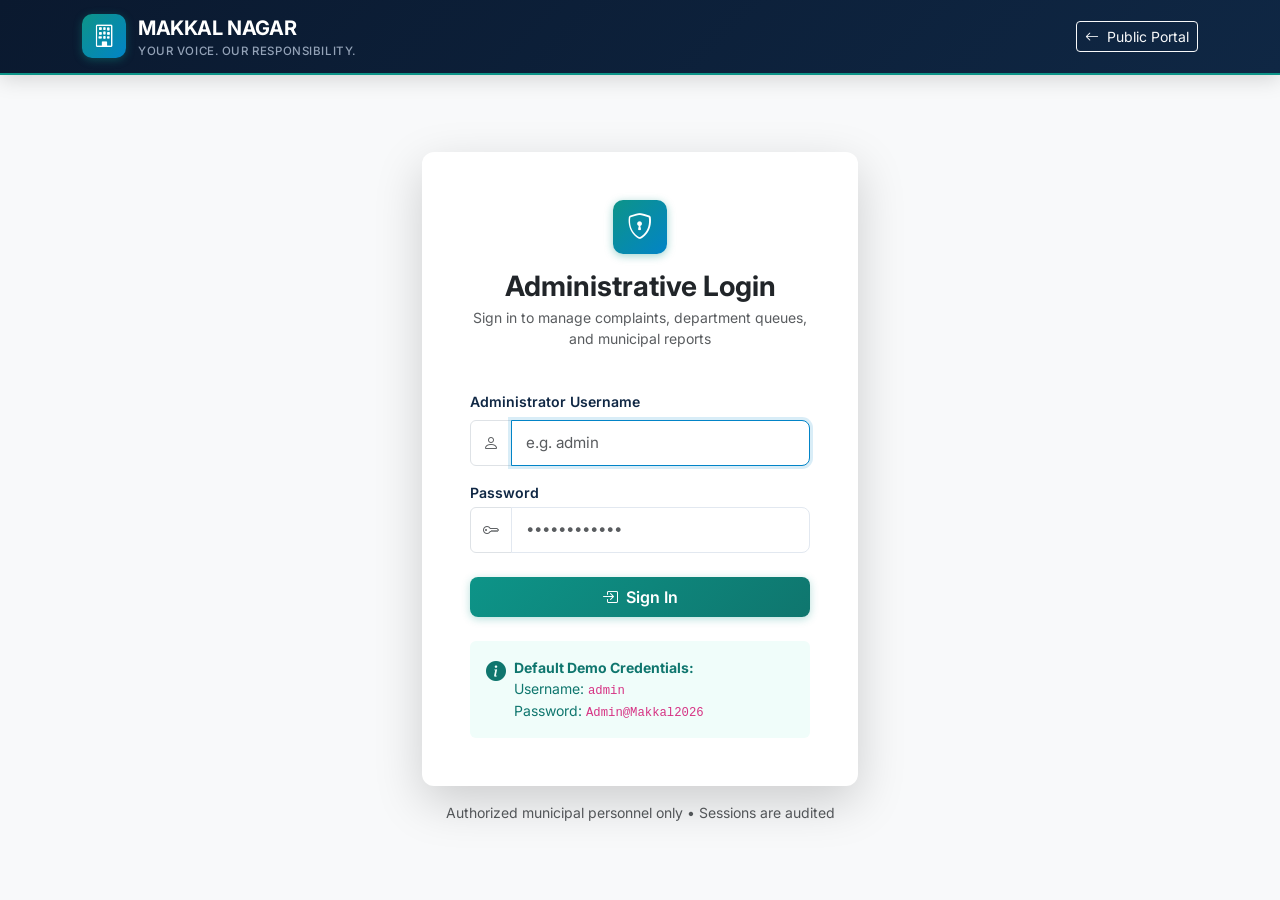
==== frontend/complaint-details.html @ daa077af "Baseline Makkal Nagar Grievance Management System" ====
<!DOCTYPE html>
<html lang="en">
<head>
    <meta charset="UTF-8">
    <meta name="viewport" content="width=device-width, initial-scale=1.0">
    <title>Grievance Details & Actions — Makkal Nagar Municipal Corporation</title>
    <!-- Bootstrap 5 CSS & Icons -->
    <link href="https://cdn.jsdelivr.net/npm/bootstrap@5.3.3/dist/css/bootstrap.min.css" rel="stylesheet">
    <link href="https://cdn.jsdelivr.net/npm/bootstrap-icons@1.11.3/font/bootstrap-icons.min.css" rel="stylesheet">
    <link href="assets/css/style.css" rel="stylesheet">
</head>
<body>

    <!-- Civic Navigation -->
    <nav class="navbar navbar-expand-lg mn-navbar sticky-top">
        <div class="container">
            <a class="mn-brand" href="dashboard.html">
                <div class="mn-brand-logo">
                    <i class="bi bi-building"></i>
                </div>
                <div>
                    <div>MAKKAL NAGAR</div>
                    <span class="mn-brand-tagline">Municipal Administration Portal</span>
                </div>
            </a>
            <button class="navbar-toggler text-white" type="button" data-bs-toggle="collapse" data-bs-target="#mnNav">
                <span class="navbar-toggler-icon"></span>
            </button>
            <div class="collapse navbar-collapse" id="mnNav">
                <ul class="navbar-nav me-auto ms-lg-3 gap-1">
                    <li class="nav-item"><a class="nav-link" href="dashboard.html"><i class="bi bi-speedometer2 me-1"></i> Dashboard</a></li>
                    <li class="nav-item"><a class="nav-link active" href="complaints.html"><i class="bi bi-card-checklist me-1"></i> Complaints</a></li>
                    <li class="nav-item"><a class="nav-link" href="departments.html"><i class="bi bi-diagram-3 me-1"></i> Departments</a></li>
                    <li class="nav-item"><a class="nav-link" href="reports.html"><i class="bi bi-graph-up me-1"></i> Reports</a></li>
                </ul>
                <div class="d-flex align-items-center gap-2" id="navUserContainer"></div>
            </div>
        </div>
    </nav>

    <main class="py-4">
        <div class="container">

            <div class="mb-3">
                <a href="complaints.html" class="text-decoration-none text-muted small"><i class="bi bi-arrow-left me-1"></i> Back to Complaints List</a>
            </div>

            <div id="detailsAlert"></div>

            <div class="row g-4">
                <!-- Left Column: Core Complaint Details & Action Controls -->
                <div class="col-lg-8">
                    <!-- Main Card -->
                    <div class="card p-4 shadow-sm border-0 mb-4">
                        <div class="d-flex flex-wrap justify-content-between align-items-center pb-3 mb-3 border-bottom gap-2">
                            <div>
                                <span class="text-muted small">Municipal Grievance ID</span>
                                <h3 class="fw-bold text-navy mb-0" id="complaintIdTitle">—</h3>
                            </div>
                            <div class="d-flex gap-2 align-items-center">
                                <span id="severityBadge">—</span>
                                <span id="statusBadge">—</span>
                            </div>
                        </div>

                        <!-- Description Box -->
                        <div class="mb-4">
                            <label class="form-label text-muted small mb-1">Issue Description</label>
                            <div class="p-3 bg-light rounded-3 fw-medium" id="descriptionText">—</div>
                        </div>

                        <!-- Metadata Grid -->
                        <div class="row g-3 mb-4">
                            <div class="col-sm-6 col-md-4">
                                <small class="text-muted d-block">Category</small>
                                <span class="fw-bold" id="categoryText">—</span>
                            </div>
                            <div class="col-sm-6 col-md-4">
                                <small class="text-muted d-block">Location Ward</small>
                                <span class="fw-bold" id="locationText">—</span>
                            </div>
                            <div class="col-sm-6 col-md-4">
                                <small class="text-muted d-block">Affected People</small>
                                <span class="fw-bold" id="affectedText">—</span>
                            </div>
                            <div class="col-sm-6 col-md-4">
                                <small class="text-muted d-block">Arrival Order</small>
                                <span class="fw-bold text-primary" id="arrivalOrderText">—</span>
                            </div>
                            <div class="col-sm-6 col-md-4">
                                <small class="text-muted d-block">Assigned Department</small>
                                <span class="fw-bold text-teal" id="departmentText">—</span>
                            </div>
                            <div class="col-sm-6 col-md-4">
                                <small class="text-muted d-block">Registered Date</small>
                                <span class="fw-bold" id="createdAtText">—</span>
                            </div>
                            <div class="col-sm-6 col-md-4">
                                <small class="text-muted d-block">Citizen Name</small>
                                <span class="fw-bold" id="citizenNameText">—</span>
                            </div>
                            <div class="col-sm-6 col-md-4">
                                <small class="text-muted d-block">Citizen Ref / Phone</small>
                                <span class="fw-bold" id="citizenRefText">—</span>
                            </div>
                            <div class="col-sm-6 col-md-4">
                                <small class="text-muted d-block">Open Issue Reference</small>
                                <span class="fw-bold text-warning" id="openIssueRefText">—</span>
                            </div>
                        </div>

                        <!-- Priority Explanation Banner -->
                        <div class="alert alert-info border-0 p-3 mb-0" style="background-color: #f0fdfa; color: #0f766e;">
                            <div class="d-flex align-items-center gap-2">
                                <i class="bi bi-diagram-3-fill fs-5"></i>
                                <div>
                                    <span class="fw-bold">Priority Resolution Rule:</span>
                                    <div class="small" id="priorityExplanation">—</div>
                                </div>
                            </div>
                        </div>

                        <!-- Resolution Box (If Resolved) -->
                        <div id="resolutionBox" class="alert alert-success border-0 p-3 mt-3 d-none">
                            <h6 class="fw-bold mb-1"><i class="bi bi-check-circle-fill me-2"></i>Field Resolution Recorded</h6>
                            <p class="mb-1" id="resolutionNotesText">—</p>
                            <small class="text-muted">Resolved on: <span id="resolvedAtText">—</span></small>
                        </div>
                    </div>

                    <!-- Duplicate Candidates Review Card -->
                    <div class="card p-4 shadow-sm border-0 mb-4">
                        <div class="d-flex justify-content-between align-items-center mb-3">
                            <h5 class="fw-bold mb-0"><i class="bi bi-copy text-danger me-2"></i>Possible Duplicate Issues</h5>
                            <span class="badge bg-light text-muted border" id="duplicateCountBadge">0 found</span>
                        </div>
                        <p class="text-muted small">
                            Flagged automatically if another open complaint shares the same category and location or matching issue reference. Confirming or dismissing requires administrator review.
                        </p>
                        <div id="duplicatesList">
                            <p class="text-muted small mb-0">No duplicate candidates flagged for this issue.</p>
                        </div>
                    </div>

                    <!-- Status History Timeline Card -->
                    <div class="card p-4 shadow-sm border-0">
                        <h5 class="fw-bold mb-3"><i class="bi bi-journal-text text-primary me-2"></i>Audit Status History</h5>
                        <div class="timeline mt-3" id="statusHistoryTimeline"></div>
                    </div>
                </div>

                <!-- Right Column: Administrative Action Controls -->
                <div class="col-lg-4">
                    <div class="card p-4 shadow-sm border-0 sticky-top" style="top: 80px;">
                        <h5 class="fw-bold text-navy mb-3 pb-2 border-bottom">
                            <i class="bi bi-gear-fill text-teal me-2"></i>Administrative Actions
                        </h5>

                        <!-- Action: Start Field Work -->
                        <div class="mb-3" id="actionStartWorkContainer">
                            <label class="form-label small text-muted">Proceed Workflow</label>
                            <button class="btn btn-outline-primary w-100" id="btnStartWork" onclick="startFieldWork()">
                                <i class="bi bi-play-circle me-1"></i> Mark In Progress
                            </button>
                        </div>

                        <!-- Action: Resolve Complaint -->
                        <div class="mb-4" id="actionResolveContainer">
                            <button class="btn btn-teal w-100 fw-semibold" onclick="openResolveModal()">
                                <i class="bi bi-check2-circle me-1"></i> Resolve Grievance
                            </button>
                            <small class="text-muted d-block mt-1">Resolving frees 1 department capacity slot and auto-dispatches the next queued complaint.</small>
                        </div>

                        <!-- Action: Reassign Department -->
                        <div class="mb-3 pt-3 border-top">
                            <label class="form-label small text-muted">Department Reassignment</label>
                            <button class="btn btn-outline-secondary w-100" onclick="openReassignModal()">
                                <i class="bi bi-arrow-left-right me-1"></i> Reassign Department
                            </button>
                        </div>

                        <!-- Assignment Log List -->
                        <div class="mt-4 pt-3 border-top">
                            <h6 class="fw-bold small text-uppercase text-muted mb-2">Assignment Trail</h6>
                            <div id="assignmentTrailList" class="small"></div>
                        </div>
                    </div>
                </div>
            </div>

        </div>
    </main>

    <!-- Modal: Resolve Grievance -->
    <div class="modal fade" id="resolveModal" tabindex="-1">
        <div class="modal-dialog">
            <div class="modal-content border-0 shadow-lg">
                <div class="modal-header bg-teal text-white border-0">
                    <h5 class="modal-title fw-bold"><i class="bi bi-check-circle me-2"></i>Record Resolution</h5>
                    <button type="button" class="btn-close btn-close-white" data-bs-dismiss="modal"></button>
                </div>
                <div class="modal-body p-4">
                    <p class="small text-muted mb-3">
                        Please provide detailed engineering resolution remarks. This information will be saved permanently to MySQL and published to citizen tracking.
                    </p>
                    <div class="mb-3">
                        <label class="form-label">Resolution Notes <span class="text-danger">*</span></label>
                        <textarea class="form-control" id="modalResolveNotes" rows="4" placeholder="e.g. New 110mm pipe replaced and pressure tested on site by field engineer..." required></textarea>
                    </div>
                </div>
                <div class="modal-footer border-0">
                    <button type="button" class="btn btn-outline-secondary" data-bs-dismiss="modal">Cancel</button>
                    <button type="button" class="btn btn-teal" onclick="submitResolution()">Confirm Resolution</button>
                </div>
            </div>
        </div>
    </div>

    <!-- Modal: Reassign Department -->
    <div class="modal fade" id="reassignModal" tabindex="-1">
        <div class="modal-dialog">
            <div class="modal-content border-0 shadow-lg">
                <div class="modal-header bg-navy text-white border-0" style="background-color: var(--mn-navy);">
                    <h5 class="modal-title fw-bold"><i class="bi bi-arrow-left-right me-2"></i>Reassign Department</h5>
                    <button type="button" class="btn-close btn-close-white" data-bs-dismiss="modal"></button>
                </div>
                <div class="modal-body p-4">
                    <div class="mb-3">
                        <label class="form-label">Select Target Department <span class="text-danger">*</span></label>
                        <select class="form-select" id="modalTargetDept" required>
                            <option value="1">Water Supply Department</option>
                            <option value="2">Roads and Infrastructure Department</option>
                            <option value="3">Streetlight and Electrical Department</option>
                            <option value="4">Sanitation and Waste Management Department</option>
                        </select>
                    </div>
                    <div class="mb-3">
                        <label class="form-label">Administrative Justification / Note</label>
                        <textarea class="form-control" id="modalReassignNote" rows="2" placeholder="e.g. Misclassified category, re-routed to electrical department..."></textarea>
                    </div>
                </div>
                <div class="modal-footer border-0">
                    <button type="button" class="btn btn-outline-secondary" data-bs-dismiss="modal">Cancel</button>
                    <button type="button" class="btn btn-primary" onclick="submitReassignment()">Confirm Reassignment</button>
                </div>
            </div>
        </div>
    </div>

    <!-- Bootstrap 5 JS -->
    <script src="https://cdn.jsdelivr.net/npm/bootstrap@5.3.3/dist/js/bootstrap.bundle.min.js"></script>
    <script src="assets/js/app.js"></script>
    <script>
        let currentComplaintId = null;
        let currentComplaint = null;
        let resolveModal = null;
        let reassignModal = null;

        document.addEventListener('DOMContentLoaded', async () => {
            const user = await requireAdminAuth();
            if (!user) return;

            resolveModal = new bootstrap.Modal(document.getElementById('resolveModal'));
            reassignModal = new bootstrap.Modal(document.getElementById('reassignModal'));

            const urlParams = new URLSearchParams(window.location.search);
            currentComplaintId = urlParams.get('id');

            if (!currentComplaintId) {
                showAlert('detailsAlert', 'No complaint ID specified in URL.', 'danger');
                return;
            }

            loadComplaintDetails(currentComplaintId);
            loadDuplicates(currentComplaintId);
        });

        async function loadComplaintDetails(id) {
            try {
                const data = await apiFetch(`/api/admin/complaints/${id}`);
                currentComplaint = data;

                document.getElementById('complaintIdTitle').innerText = data.complaintId;
                document.getElementById('severityBadge').innerHTML = getSeverityBadge(data.severity);
                document.getElementById('statusBadge').innerHTML = getStatusBadge(data.status);
                document.getElementById('descriptionText').innerText = data.description;
                document.getElementById('categoryText').innerText = data.categoryDisplayName;
                document.getElementById('locationText').innerText = data.location;
                document.getElementById('affectedText').innerText = `${data.affectedCount} residents`;
                document.getElementById('arrivalOrderText').innerText = `#${data.arrivalOrder}`;
                document.getElementById('departmentText').innerText = data.departmentName || 'Unassigned';
                document.getElementById('createdAtText').innerText = formatDate(data.createdAt);
                document.getElementById('citizenNameText').innerText = data.citizenName;
                document.getElementById('citizenRefText').innerText = `${data.citizenReference} ${data.phone ? '(' + data.phone + ')' : ''}`;
                document.getElementById('openIssueRefText').innerText = data.openIssueRef || 'None';
                document.getElementById('priorityExplanation').innerText = data.priorityRankExplanation;

                // Resolution Box
                const resBox = document.getElementById('resolutionBox');
                if (data.status === 'RESOLVED') {
                    resBox.classList.remove('d-none');
                    document.getElementById('resolutionNotesText').innerText = data.resolutionNotes || 'Resolved';
                    document.getElementById('resolvedAtText').innerText = formatDate(data.resolvedAt);

                    document.getElementById('actionStartWorkContainer').classList.add('d-none');
                    document.getElementById('actionResolveContainer').classList.add('d-none');
                } else if (data.status === 'IN_PROGRESS') {
                    resBox.classList.add('d-none');
                    document.getElementById('actionStartWorkContainer').classList.add('d-none');
                    document.getElementById('actionResolveContainer').classList.remove('d-none');
                } else if (data.status === 'ASSIGNED') {
                    resBox.classList.add('d-none');
                    document.getElementById('actionStartWorkContainer').classList.remove('d-none');
                    document.getElementById('actionResolveContainer').classList.remove('d-none');
                } else { // REGISTERED in queue
                    resBox.classList.add('d-none');
                    document.getElementById('actionStartWorkContainer').classList.add('d-none');
                    document.getElementById('actionResolveContainer').classList.add('d-none');
                }

                renderStatusTimeline(data.statusHistory);
                renderAssignmentTrail(data.assignmentHistory);

            } catch (err) {
                showAlert('detailsAlert', `Failed to load complaint: ${err.message}`, 'danger');
            }
        }

        async function loadDuplicates(id) {
            try {
                const list = await apiFetch(`/api/admin/complaints/${id}/duplicates`);
                const container = document.getElementById('duplicatesList');
                document.getElementById('duplicateCountBadge').innerText = `${list.length} flagged`;

                if (!list || list.length === 0) {
                    container.innerHTML = '<p class="text-muted small mb-0">No duplicate candidates flagged for this issue.</p>';
                    return;
                }

                container.innerHTML = list.map(d => `
                    <div class="border rounded-3 p-3 mb-2 bg-light">
                        <div class="d-flex justify-content-between align-items-center mb-1">
                            <span class="fw-bold">
                                <a href="complaint-details.html?id=${d.targetComplaintInternalId}" class="text-navy text-decoration-none">
                                    ${escapeHtml(d.targetComplaintId)}
                                </a>
                            </span>
                            <span class="badge badge-dup-${d.status}">${d.statusDisplayName}</span>
                        </div>
                        <p class="text-muted small mb-2">${escapeHtml(d.reason)}</p>
                        ${d.status === 'FLAGGED' ? `
                            <div class="d-flex gap-2">
                                <button class="btn btn-sm btn-outline-danger py-0 px-2" onclick="confirmDuplicate(${d.duplicateLinkId})">
                                    <i class="bi bi-check-lg"></i> Confirm Duplicate
                                </button>
                                <button class="btn btn-sm btn-outline-secondary py-0 px-2" onclick="dismissDuplicate(${d.duplicateLinkId})">
                                    <i class="bi bi-x-lg"></i> Dismiss
                                </button>
                            </div>
                        ` : `
                            <small class="text-muted">Reviewed by <strong>${escapeHtml(d.reviewedBy || 'admin')}</strong> on ${formatDate(d.reviewedAt)}</small>
                        `}
                    </div>
                `).join('');

            } catch (err) {
                console.warn('Could not load duplicates:', err);
            }
        }

        async function startFieldWork() {
            if (!confirm('Move this grievance into IN_PROGRESS?')) return;
            try {
                await apiFetch(`/api/admin/complaints/${currentComplaintId}/status`, {
                    method: 'PATCH',
                    body: { newStatus: 'IN_PROGRESS', remarks: 'Field engineer crew dispatched on site' }
                });
                showAlert('detailsAlert', 'Grievance marked IN_PROGRESS successfully.', 'success');
                loadComplaintDetails(currentComplaintId);
            } catch (err) {
                showAlert('detailsAlert', err.message, 'danger');
            }
        }

        function openResolveModal() {
            document.getElementById('modalResolveNotes').value = '';
            resolveModal.show();
        }

        async function submitResolution() {
            const notes = document.getElementById('modalResolveNotes').value.trim();
            if (!notes) {
                alert('Please enter resolution notes before submitting.');
                return;
            }

            try {
                await apiFetch(`/api/admin/complaints/${currentComplaintId}/status`, {
                    method: 'PATCH',
                    body: { newStatus: 'RESOLVED', resolutionNotes: notes, remarks: 'Resolved: ' + notes }
                });
                resolveModal.hide();
                showAlert('detailsAlert', 'Grievance resolved successfully! Any waiting queued complaint has been automatically dispatched.', 'success');
                loadComplaintDetails(currentComplaintId);
            } catch (err) {
                alert(err.message || 'Failed to resolve complaint.');
            }
        }

        function openReassignModal() {
            reassignModal.show();
        }

        async function submitReassignment() {
            const deptId = document.getElementById('modalTargetDept').value;
            const note = document.getElementById('modalReassignNote').value.trim();

            try {
                await apiFetch(`/api/admin/complaints/${currentComplaintId}/reassign`, {
                    method: 'POST',
                    body: { departmentId: parseInt(deptId, 10), notes: note }
                });
                reassignModal.hide();
                showAlert('detailsAlert', 'Complaint reassigned successfully.', 'success');
                loadComplaintDetails(currentComplaintId);
            } catch (err) {
                alert(err.message || 'Failed to reassign department.');
            }
        }

        async function confirmDuplicate(linkId) {
            try {
                await apiFetch(`/api/admin/complaints/${currentComplaintId}/duplicates/${linkId}/confirm`, { method: 'POST' });
                showAlert('detailsAlert', 'Duplicate relationship confirmed.', 'success');
                loadDuplicates(currentComplaintId);
            } catch (err) {
                showAlert('detailsAlert', err.message, 'danger');
            }
        }

        async function dismissDuplicate(linkId) {
            try {
                await apiFetch(`/api/admin/complaints/${currentComplaintId}/duplicates/${linkId}/dismiss`, { method: 'POST' });
                showAlert('detailsAlert', 'Duplicate relationship dismissed.', 'info');
                loadDuplicates(currentComplaintId);
            } catch (err) {
                showAlert('detailsAlert', err.message, 'danger');
            }
        }

        function renderStatusTimeline(history) {
            const container = document.getElementById('statusHistoryTimeline');
            if (!history || history.length === 0) {
                container.innerHTML = '<p class="text-muted small">No audit history recorded.</p>';
                return;
            }

            container.innerHTML = history.map((h, idx) => `
                <div class="timeline-item ${idx === history.length - 1 ? 'active' : ''}">
                    <div class="d-flex justify-content-between align-items-center mb-1">
                        <span class="fw-bold">${getStatusBadge(h.newStatus)}</span>
                        <span class="timeline-time">${formatDate(h.timestamp)}</span>
                    </div>
                    <p class="text-muted small mb-1">${escapeHtml(h.remarks || 'Status logged')}</p>
                    <small class="text-muted">Actor: <code>${escapeHtml(h.changedBy)}</code></small>
                </div>
            `).join('');
        }

        function renderAssignmentTrail(assignments) {
            const container = document.getElementById('assignmentTrailList');
            if (!assignments || assignments.length === 0) {
                container.innerHTML = '<p class="text-muted mb-0">No assignment records.</p>';
                return;
            }

            container.innerHTML = assignments.map(a => `
                <div class="border-bottom pb-2 mb-2">
                    <div class="fw-semibold text-teal">${escapeHtml(a.departmentName)}</div>
                    <div class="text-muted">${escapeHtml(a.notes || 'Automated assignment')}</div>
                    <div class="text-muted" style="font-size:0.75rem;">Assigned by ${escapeHtml(a.assignedBy)} &bull; ${formatDate(a.assignedAt)}</div>
                </div>
            `).join('');
        }
    </script>
</body>
</html>
---- frontend/assets/css/style.css ----
/* Makkal Nagar Municipal Corporation Design System
   Civic Professional Style - Modern Navy & Teal Palette */

@import url('https://fonts.googleapis.com/css2?family=Inter:wght@300;400;500;600;700;800&display=swap');

:root {
    --mn-navy-dark: #0a192f;
    --mn-navy: #0f2744;
    --mn-navy-light: #1e3a5f;
    --mn-blue: #0284c7;
    --mn-teal: #0d9488;
    --mn-teal-light: #14b8a6;
    --mn-accent: #38bdf8;
    --mn-bg: #f8fafc;
    --mn-card-bg: #ffffff;
    --mn-text-main: #0f172a;
    --mn-text-muted: #64748b;
    --mn-border: #e2e8f0;
    --mn-success: #10b981;
    --mn-warning: #f59e0b;
    --mn-danger: #ef4444;
    --mn-info: #3b82f6;
    --mn-radius: 12px;
    --mn-shadow-sm: 0 1px 3px rgba(0,0,0,0.08);
    --mn-shadow: 0 4px 14px rgba(15, 39, 68, 0.08);
    --mn-shadow-lg: 0 10px 30px rgba(15, 39, 68, 0.12);
}

* {
    box-sizing: border-box;
}

body {
    font-family: 'Inter', -apple-system, BlinkMacSystemFont, 'Segoe UI', Roboto, sans-serif;
    background-color: var(--mn-bg);
    color: var(--mn-text-main);
    min-height: 100vh;
    display: flex;
    flex-direction: column;
    margin: 0;
}

main {
    flex: 1;
}

/* Civic Navbar */
.mn-navbar {
    background: linear-gradient(135deg, var(--mn-navy-dark) 0%, var(--mn-navy) 100%);
    box-shadow: 0 4px 20px rgba(0, 0, 0, 0.15);
    padding: 0.8rem 0;
    border-bottom: 2px solid var(--mn-teal);
}

.mn-brand {
    display: flex;
    align-items: center;
    gap: 12px;
    color: #ffffff !important;
    text-decoration: none;
    font-weight: 700;
    font-size: 1.25rem;
    letter-spacing: -0.02em;
}

.mn-brand-logo {
    width: 44px;
    height: 44px;
    background: linear-gradient(135deg, var(--mn-teal) 0%, var(--mn-blue) 100%);
    border-radius: 10px;
    display: flex;
    align-items: center;
    justify-content: center;
    color: #ffffff;
    font-size: 1.4rem;
    box-shadow: 0 2px 8px rgba(13, 148, 136, 0.4);
}

.mn-brand-tagline {
    font-size: 0.72rem;
    color: #94a3b8;
    display: block;
    font-weight: 500;
    letter-spacing: 0.05em;
    text-transform: uppercase;
}

.navbar-nav .nav-link {
    color: #cbd5e1 !important;
    font-weight: 500;
    font-size: 0.95rem;
    padding: 0.5rem 1rem !important;
    border-radius: 8px;
    transition: all 0.2s ease;
}

.navbar-nav .nav-link:hover,
.navbar-nav .nav-link.active {
    color: #ffffff !important;
    background-color: rgba(255, 255, 255, 0.1);
}

.nav-link.admin-link {
    background-color: rgba(13, 148, 136, 0.2);
    border: 1px solid rgba(13, 148, 136, 0.4);
    color: #38bdf8 !important;
}

/* Hero Section */
.mn-hero {
    background: linear-gradient(135deg, var(--mn-navy) 0%, var(--mn-navy-dark) 100%);
    color: #ffffff;
    padding: 5rem 0 4.5rem;
    position: relative;
    overflow: hidden;
    border-bottom: 1px solid var(--mn-border);
}

.mn-hero::before {
    content: '';
    position: absolute;
    top: -50%;
    right: -20%;
    width: 600px;
    height: 600px;
    background: radial-gradient(circle, rgba(13, 148, 136, 0.15) 0%, transparent 70%);
    border-radius: 50%;
}

.mn-hero-title {
    font-size: 2.8rem;
    font-weight: 800;
    line-height: 1.15;
    letter-spacing: -0.03em;
    margin-bottom: 1.25rem;
}

.mn-hero-lead {
    font-size: 1.2rem;
    color: #cbd5e1;
    margin-bottom: 2rem;
    max-width: 680px;
    line-height: 1.6;
}

/* Municipal Cards */
.card {
    background-color: var(--mn-card-bg);
    border: 1px solid var(--mn-border);
    border-radius: var(--mn-radius);
    box-shadow: var(--mn-shadow);
    transition: transform 0.2s ease, box-shadow 0.2s ease;
}

.card:hover {
    box-shadow: var(--mn-shadow-lg);
}

.card-header {
    background-color: #ffffff;
    border-bottom: 1px solid var(--mn-border);
    font-weight: 600;
    padding: 1rem 1.25rem;
}

/* Stat Counter Card */
.stat-card {
    border-radius: var(--mn-radius);
    padding: 1.5rem;
    position: relative;
    overflow: hidden;
    border: 1px solid var(--mn-border);
    background: #ffffff;
}

.stat-card::after {
    content: '';
    position: absolute;
    top: 0;
    left: 0;
    width: 4px;
    height: 100%;
}

.stat-card.stat-primary::after { background-color: var(--mn-blue); }
.stat-card.stat-warning::after { background-color: var(--mn-warning); }
.stat-card.stat-success::after { background-color: var(--mn-success); }
.stat-card.stat-danger::after { background-color: var(--mn-danger); }
.stat-card.stat-teal::after { background-color: var(--mn-teal); }

.stat-card-label {
    font-size: 0.82rem;
    font-weight: 600;
    color: var(--mn-text-muted);
    text-transform: uppercase;
    letter-spacing: 0.05em;
    margin-bottom: 0.5rem;
}

.stat-card-value {
    font-size: 2.2rem;
    font-weight: 800;
    color: var(--mn-text-main);
    line-height: 1;
}

.stat-card-icon {
    position: absolute;
    right: 1.25rem;
    top: 1.5rem;
    width: 44px;
    height: 44px;
    border-radius: 10px;
    display: flex;
    align-items: center;
    justify-content: center;
    font-size: 1.3rem;
}

/* Category Badges */
.badge-category-WATER {
    background-color: #e0f2fe;
    color: #0369a1;
    border: 1px solid #bae6fd;
}

.badge-category-ROAD {
    background-color: #fef3c7;
    color: #92400e;
    border: 1px solid #fde68a;
}

.badge-category-STREETLIGHT {
    background-color: #fef9c3;
    color: #854d0e;
    border: 1px solid #fef08a;
}

.badge-category-WASTE {
    background-color: #ccfbf1;
    color: #115e59;
    border: 1px solid #99f6e4;
}

/* Severity Badges */
.badge-severity-CRITICAL {
    background-color: #fee2e2;
    color: #991b1b;
    border: 1px solid #fecaca;
    font-weight: 700;
}

.badge-severity-HIGH {
    background-color: #ffedd5;
    color: #9a3412;
    border: 1px solid #fed7aa;
}

.badge-severity-MEDIUM {
    background-color: #e0e7ff;
    color: #3730a3;
    border: 1px solid #c7d2fe;
}

.badge-severity-LOW {
    background-color: #f1f5f9;
    color: #475569;
    border: 1px solid #e2e8f0;
}

/* Status Badges */
.badge-status-REGISTERED {
    background-color: #fef3c7;
    color: #b45309;
    border: 1px solid #fde68a;
}

.badge-status-ASSIGNED {
    background-color: #e0f2fe;
    color: #0284c7;
    border: 1px solid #bae6fd;
}

.badge-status-IN_PROGRESS {
    background-color: #ede9fe;
    color: #6d28d9;
    border: 1px solid #ddd6fe;
}

.badge-status-RESOLVED {
    background-color: #d1fae5;
    color: #065f46;
    border: 1px solid #a7f3d0;
}

/* Duplicate Badges */
.badge-dup-FLAGGED {
    background-color: #fee2e2;
    color: #b91c1c;
    border: 1px solid #fca5a5;
}

.badge-dup-CONFIRMED {
    background-color: #f3e8ff;
    color: #7e22ce;
    border: 1px solid #d8b4fe;
}

.badge-dup-DISMISSED {
    background-color: #f1f5f9;
    color: #64748b;
    border: 1px solid #cbd5e1;
}

/* Buttons */
.btn-primary {
    background: linear-gradient(135deg, var(--mn-blue) 0%, #0369a1 100%);
    border: none;
    font-weight: 600;
    padding: 0.6rem 1.4rem;
    border-radius: 8px;
    box-shadow: 0 2px 8px rgba(2, 132, 199, 0.3);
}

.btn-primary:hover {
    background: linear-gradient(135deg, #0369a1 0%, #075985 100%);
}

.btn-teal {
    background: linear-gradient(135deg, var(--mn-teal) 0%, #0f766e 100%);
    color: #ffffff;
    border: none;
    font-weight: 600;
    padding: 0.6rem 1.4rem;
    border-radius: 8px;
    box-shadow: 0 2px 8px rgba(13, 148, 136, 0.3);
}

.btn-teal:hover {
    background: linear-gradient(135deg, #0f766e 0%, #115e59 100%);
    color: #ffffff;
}

.btn-outline-primary {
    border-color: var(--mn-blue);
    color: var(--mn-blue);
    font-weight: 600;
}

/* Timeline Components */
.timeline {
    position: relative;
    padding-left: 2rem;
    margin-left: 0.5rem;
    border-left: 2px dashed var(--mn-border);
}

.timeline-item {
    position: relative;
    padding-bottom: 1.5rem;
}

.timeline-item::before {
    content: '';
    position: absolute;
    left: -2.35rem;
    top: 0.15rem;
    width: 14px;
    height: 14px;
    border-radius: 50%;
    background-color: var(--mn-blue);
    border: 3px solid #ffffff;
    box-shadow: 0 0 0 2px var(--mn-blue);
}

.timeline-item.active::before {
    background-color: var(--mn-success);
    box-shadow: 0 0 0 2px var(--mn-success);
}

.timeline-time {
    font-size: 0.78rem;
    color: var(--mn-text-muted);
}

/* Service Category Feature Box */
.service-box {
    background: #ffffff;
    border-radius: var(--mn-radius);
    padding: 1.75rem;
    border: 1px solid var(--mn-border);
    transition: all 0.25s ease;
    height: 100%;
}

.service-box:hover {
    transform: translateY(-4px);
    box-shadow: var(--mn-shadow-lg);
    border-color: var(--mn-teal);
}

.service-box-icon {
    width: 52px;
    height: 52px;
    border-radius: 12px;
    display: flex;
    align-items: center;
    justify-content: center;
    font-size: 1.5rem;
    margin-bottom: 1.25rem;
}

/* Process Step Box */
.step-box {
    text-align: center;
    padding: 1.5rem;
    position: relative;
}

.step-num {
    width: 44px;
    height: 44px;
    border-radius: 50%;
    background: linear-gradient(135deg, var(--mn-navy) 0%, var(--mn-teal) 100%);
    color: #ffffff;
    font-weight: 700;
    display: flex;
    align-items: center;
    justify-content: center;
    margin: 0 auto 1rem;
    box-shadow: 0 4px 10px rgba(15, 39, 68, 0.2);
}

/* Footer */
.mn-footer {
    background-color: var(--mn-navy-dark);
    color: #94a3b8;
    padding: 3rem 0 1.5rem;
    border-top: 1px solid rgba(255, 255, 255, 0.1);
    margin-top: 4rem;
}

.mn-footer a {
    color: #cbd5e1;
    text-decoration: none;
    transition: color 0.2s;
}

.mn-footer a:hover {
    color: #38bdf8;
}

/* Form Styles */
.form-label {
    font-weight: 600;
    font-size: 0.88rem;
    color: var(--mn-navy);
}

.form-control, .form-select {
    border-radius: 8px;
    border: 1px solid var(--mn-border);
    padding: 0.65rem 0.9rem;
    font-size: 0.95rem;
}

.form-control:focus, .form-select:focus {
    border-color: var(--mn-blue);
    box-shadow: 0 0 0 3px rgba(2, 132, 199, 0.15);
}

/* Tables */
.table th {
    font-size: 0.82rem;
    text-transform: uppercase;
    letter-spacing: 0.05em;
    font-weight: 600;
    color: var(--mn-text-muted);
    background-color: #f8fafc;
    border-bottom: 2px solid var(--mn-border);
    padding: 0.85rem 1rem;
}

.table td {
    padding: 0.9rem 1rem;
    vertical-align: middle;
    font-size: 0.92rem;
    border-bottom: 1px solid var(--mn-border);
}

/* Alert Notification */
.mn-alert {
    border-radius: 8px;
    padding: 1rem 1.25rem;
    margin-bottom: 1.5rem;
    border-left: 4px solid transparent;
}
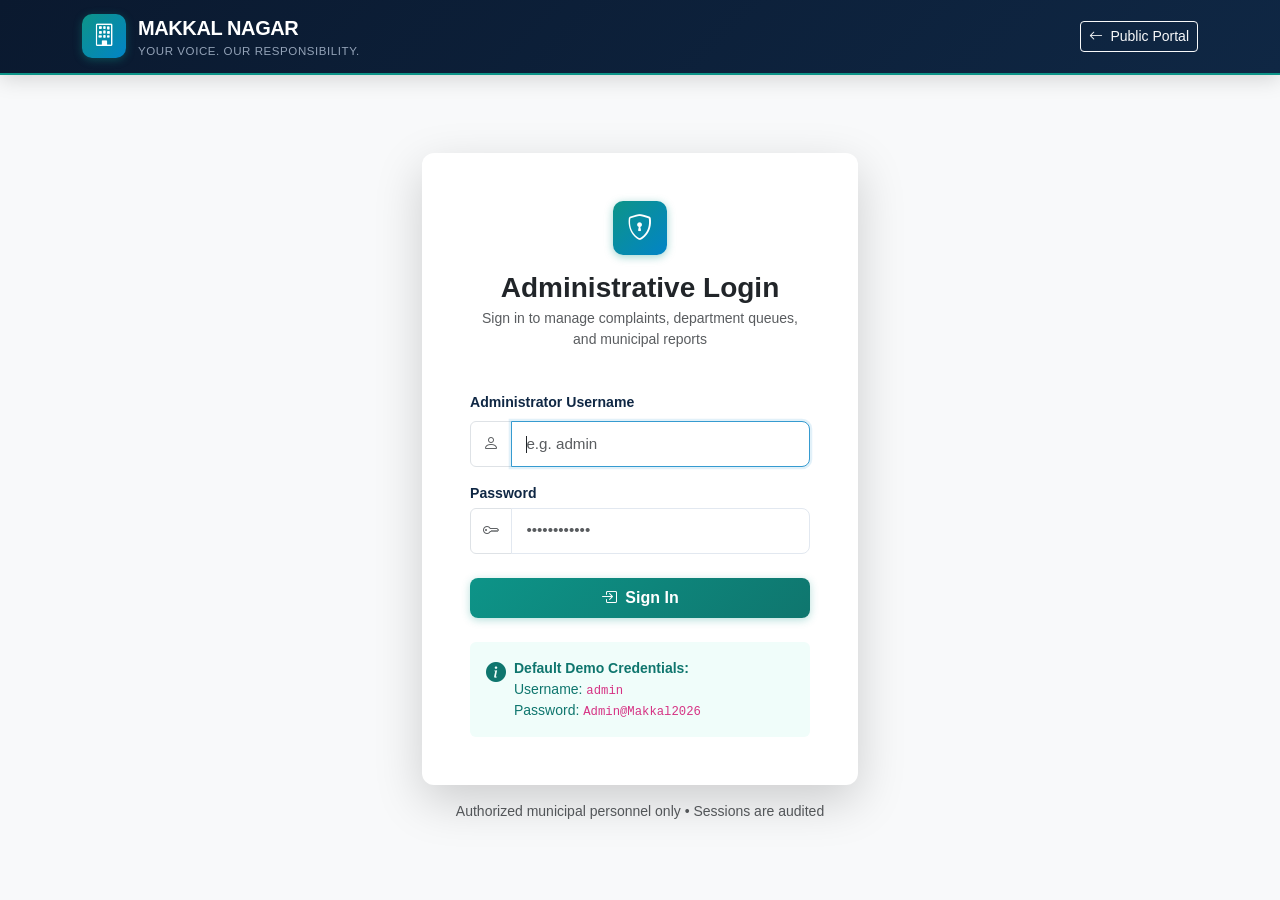
==== commit fe461960: "Implement intelligent automatic duplicate detection and automatic complaint status management" ====
--- a/frontend/complaint-details.html
+++ b/frontend/complaint-details.html
@@ -131,12 +131,16 @@
                     <!-- Duplicate Candidates Review Card -->
                     <div class="card p-4 shadow-sm border-0 mb-4">
                         <div class="d-flex justify-content-between align-items-center mb-3">
-                            <h5 class="fw-bold mb-0"><i class="bi bi-copy text-danger me-2"></i>Possible Duplicate Issues</h5>
-                            <span class="badge bg-light text-muted border" id="duplicateCountBadge">0 found</span>
-                        </div>
-                        <p class="text-muted small">
-                            Flagged automatically if another open complaint shares the same category and location or matching issue reference. Confirming or dismissing requires administrator review.
-                        </p>
+                            <div>
+                                <h5 class="fw-bold mb-0"><i class="bi bi-copy text-danger me-2"></i>Intelligent Duplicate Detection</h5>
+                                <small class="text-muted">Automated multi-factor similarity analysis (Location, Category, Description, Issue Ref)</small>
+                            </div>
+                            <span class="badge bg-light text-muted border" id="duplicateCountBadge">0 flagged</span>
+                        </div>
+                        <div class="alert alert-secondary border-0 p-3 small mb-3">
+                            <i class="bi bi-shield-check me-1 text-teal"></i>
+                            <strong>Automated Policy:</strong> Potential duplicates are analyzed and recorded automatically upon submission. The administrator does not manually classify or confirm duplicates. Both complaints remain active for complete audit trail transparency.
+                        </div>
                         <div id="duplicatesList">
                             <p class="text-muted small mb-0">No duplicate candidates flagged for this issue.</p>
                         </div>
@@ -144,7 +148,11 @@
 
                     <!-- Status History Timeline Card -->
                     <div class="card p-4 shadow-sm border-0">
-                        <h5 class="fw-bold mb-3"><i class="bi bi-journal-text text-primary me-2"></i>Audit Status History</h5>
+                        <div class="d-flex justify-content-between align-items-center mb-3">
+                            <h5 class="fw-bold mb-0"><i class="bi bi-journal-text text-primary me-2"></i>Audit Status History</h5>
+                            <span class="badge bg-light text-muted border"><i class="bi bi-database-check me-1"></i>MySQL Persisted</span>
+                        </div>
+                        <p class="text-muted small">Status changes occur strictly via valid backend application events. Manual status override is prohibited.</p>
                         <div class="timeline mt-3" id="statusHistoryTimeline"></div>
                     </div>
                 </div>
@@ -153,27 +161,32 @@
                 <div class="col-lg-4">
                     <div class="card p-4 shadow-sm border-0 sticky-top" style="top: 80px;">
                         <h5 class="fw-bold text-navy mb-3 pb-2 border-bottom">
-                            <i class="bi bi-gear-fill text-teal me-2"></i>Administrative Actions
+                            <i class="bi bi-gear-fill text-teal me-2"></i>Department Workflow & Events
                         </h5>
 
+                        <!-- Status Context Alert Box -->
+                        <div id="statusContextAlert" class="mb-3"></div>
+
                         <!-- Action: Start Field Work -->
-                        <div class="mb-3" id="actionStartWorkContainer">
-                            <label class="form-label small text-muted">Proceed Workflow</label>
-                            <button class="btn btn-outline-primary w-100" id="btnStartWork" onclick="startFieldWork()">
-                                <i class="bi bi-play-circle me-1"></i> Mark In Progress
+                        <div class="mb-3 d-none" id="actionStartWorkContainer">
+                            <label class="form-label small text-muted">Department Operational Event</label>
+                            <button class="btn btn-primary w-100 fw-semibold" id="btnStartWork" onclick="openStartWorkModal()">
+                                <i class="bi bi-play-circle-fill me-1"></i> Start Department Field Work
                             </button>
+                            <small class="text-muted d-block mt-1">Triggers event <code>DEPARTMENT_WORK_STARTED</code> &rarr; updates status to <strong>IN_PROGRESS</strong>.</small>
                         </div>
 
                         <!-- Action: Resolve Complaint -->
-                        <div class="mb-4" id="actionResolveContainer">
+                        <div class="mb-3 d-none" id="actionResolveContainer">
+                            <label class="form-label small text-muted">Resolution Verification Event</label>
                             <button class="btn btn-teal w-100 fw-semibold" onclick="openResolveModal()">
-                                <i class="bi bi-check2-circle me-1"></i> Resolve Grievance
+                                <i class="bi bi-check2-circle me-1"></i> Submit & Verify Resolution
                             </button>
-                            <small class="text-muted d-block mt-1">Resolving frees 1 department capacity slot and auto-dispatches the next queued complaint.</small>
+                            <small class="text-muted d-block mt-1">Triggers event <code>RESOLUTION_VERIFIED</code> &rarr; updates to <strong>RESOLVED</strong>, releases 1 capacity slot, and auto-dispatches queued complaints.</small>
                         </div>
 
                         <!-- Action: Reassign Department -->
-                        <div class="mb-3 pt-3 border-top">
+                        <div class="mb-3 pt-3 border-top" id="reassignContainer">
                             <label class="form-label small text-muted">Department Reassignment</label>
                             <button class="btn btn-outline-secondary w-100" onclick="openReassignModal()">
                                 <i class="bi bi-arrow-left-right me-1"></i> Reassign Department
@@ -191,27 +204,57 @@
 
         </div>
     </main>
+
+    <!-- Modal: Start Field Work -->
+    <div class="modal fade" id="startWorkModal" tabindex="-1">
+        <div class="modal-dialog">
+            <div class="modal-content border-0 shadow-lg">
+                <div class="modal-header bg-primary text-white border-0">
+                    <h5 class="modal-title fw-bold"><i class="bi bi-play-circle me-2"></i>Initiate Department Work</h5>
+                    <button type="button" class="btn-close btn-close-white" data-bs-dismiss="modal"></button>
+                </div>
+                <div class="modal-body p-4">
+                    <p class="small text-muted mb-3">
+                        Recording this operational event automatically transitions the complaint from <strong>ASSIGNED</strong> to <strong>IN_PROGRESS</strong> in the backend.
+                    </p>
+                    <div class="mb-3">
+                        <label class="form-label">Operational Remarks / Field Notes</label>
+                        <textarea class="form-control" id="modalStartWorkRemarks" rows="3" placeholder="e.g. Field inspection team deployed with maintenance vehicle and repair equipment..."></textarea>
+                    </div>
+                </div>
+                <div class="modal-footer border-0">
+                    <button type="button" class="btn btn-outline-secondary" data-bs-dismiss="modal">Cancel</button>
+                    <button type="button" class="btn btn-primary" onclick="submitStartWork()">Confirm Start Work</button>
+                </div>
+            </div>
+        </div>
+    </div>
 
     <!-- Modal: Resolve Grievance -->
     <div class="modal fade" id="resolveModal" tabindex="-1">
         <div class="modal-dialog">
             <div class="modal-content border-0 shadow-lg">
                 <div class="modal-header bg-teal text-white border-0">
-                    <h5 class="modal-title fw-bold"><i class="bi bi-check-circle me-2"></i>Record Resolution</h5>
+                    <h5 class="modal-title fw-bold"><i class="bi bi-check-circle me-2"></i>Submit & Verify Resolution</h5>
                     <button type="button" class="btn-close btn-close-white" data-bs-dismiss="modal"></button>
                 </div>
                 <div class="modal-body p-4">
-                    <p class="small text-muted mb-3">
-                        Please provide detailed engineering resolution remarks. This information will be saved permanently to MySQL and published to citizen tracking.
-                    </p>
+                    <div class="alert alert-info border-0 small mb-3">
+                        <i class="bi bi-info-circle me-1"></i>
+                        Submitting this completion event automatically verifies the resolution, transitions status to <strong>RESOLVED</strong>, records the audit trail, frees 1 department capacity slot, and automatically dispatches the highest-priority waiting complaint from the queue.
+                    </div>
                     <div class="mb-3">
-                        <label class="form-label">Resolution Notes <span class="text-danger">*</span></label>
+                        <label class="form-label">Engineering Resolution Details <span class="text-danger">*</span></label>
                         <textarea class="form-control" id="modalResolveNotes" rows="4" placeholder="e.g. New 110mm pipe replaced and pressure tested on site by field engineer..." required></textarea>
+                    </div>
+                    <div class="mb-3">
+                        <label class="form-label">Supervisory / Verification Remarks (Optional)</label>
+                        <input type="text" class="form-control" id="modalResolveRemarks" placeholder="e.g. Inspected and approved by Senior Engineer">
                     </div>
                 </div>
                 <div class="modal-footer border-0">
                     <button type="button" class="btn btn-outline-secondary" data-bs-dismiss="modal">Cancel</button>
-                    <button type="button" class="btn btn-teal" onclick="submitResolution()">Confirm Resolution</button>
+                    <button type="button" class="btn btn-teal" onclick="submitResolution()">Verify & Resolve</button>
                 </div>
             </div>
         </div>
@@ -254,6 +297,7 @@
     <script>
         let currentComplaintId = null;
         let currentComplaint = null;
+        let startWorkModal = null;
         let resolveModal = null;
         let reassignModal = null;
 
@@ -261,6 +305,7 @@
             const user = await requireAdminAuth();
             if (!user) return;
 
+            startWorkModal = new bootstrap.Modal(document.getElementById('startWorkModal'));
             resolveModal = new bootstrap.Modal(document.getElementById('resolveModal'));
             reassignModal = new bootstrap.Modal(document.getElementById('reassignModal'));
 
@@ -298,25 +343,78 @@
 
                 // Resolution Box
                 const resBox = document.getElementById('resolutionBox');
+                const contextBox = document.getElementById('statusContextAlert');
+                const startWorkBox = document.getElementById('actionStartWorkContainer');
+                const resolveBox = document.getElementById('actionResolveContainer');
+                const reassignBox = document.getElementById('reassignContainer');
+
                 if (data.status === 'RESOLVED') {
                     resBox.classList.remove('d-none');
                     document.getElementById('resolutionNotesText').innerText = data.resolutionNotes || 'Resolved';
                     document.getElementById('resolvedAtText').innerText = formatDate(data.resolvedAt);
 
-                    document.getElementById('actionStartWorkContainer').classList.add('d-none');
-                    document.getElementById('actionResolveContainer').classList.add('d-none');
+                    contextBox.innerHTML = `
+                        <div class="alert alert-success border-0 p-3 mb-0">
+                            <div class="d-flex align-items-center gap-2 mb-1">
+                                <i class="bi bi-check-circle-fill fs-5 text-success"></i>
+                                <strong class="text-success">Verified Resolution Complete</strong>
+                            </div>
+                            <p class="small text-muted mb-0">
+                                This grievance has been verified and permanently closed. Department capacity has been released.
+                            </p>
+                        </div>
+                    `;
+                    startWorkBox.classList.add('d-none');
+                    resolveBox.classList.add('d-none');
+                    reassignBox.classList.add('d-none');
                 } else if (data.status === 'IN_PROGRESS') {
                     resBox.classList.add('d-none');
-                    document.getElementById('actionStartWorkContainer').classList.add('d-none');
-                    document.getElementById('actionResolveContainer').classList.remove('d-none');
+                    contextBox.innerHTML = `
+                        <div class="alert alert-primary border-0 p-3 mb-0">
+                            <div class="d-flex align-items-center gap-2 mb-1">
+                                <i class="bi bi-tools fs-5 text-primary"></i>
+                                <strong class="text-primary">Field Operations In Progress</strong>
+                            </div>
+                            <p class="small text-muted mb-0">
+                                Department team is actively working on site. Submit engineering verification to resolve.
+                            </p>
+                        </div>
+                    `;
+                    startWorkBox.classList.add('d-none');
+                    resolveBox.classList.remove('d-none');
+                    reassignBox.classList.remove('d-none');
                 } else if (data.status === 'ASSIGNED') {
                     resBox.classList.add('d-none');
-                    document.getElementById('actionStartWorkContainer').classList.remove('d-none');
-                    document.getElementById('actionResolveContainer').classList.remove('d-none');
+                    contextBox.innerHTML = `
+                        <div class="alert alert-info border-0 p-3 mb-0">
+                            <div class="d-flex align-items-center gap-2 mb-1">
+                                <i class="bi bi-person-check fs-5 text-teal"></i>
+                                <strong class="text-teal">Department Capacity Allocated</strong>
+                            </div>
+                            <p class="small text-muted mb-0">
+                                Department capacity is reserved. Click below when field team initiates on-site operations.
+                            </p>
+                        </div>
+                    `;
+                    startWorkBox.classList.remove('d-none');
+                    resolveBox.classList.add('d-none');
+                    reassignBox.classList.remove('d-none');
                 } else { // REGISTERED in queue
                     resBox.classList.add('d-none');
-                    document.getElementById('actionStartWorkContainer').classList.add('d-none');
-                    document.getElementById('actionResolveContainer').classList.add('d-none');
+                    contextBox.innerHTML = `
+                        <div class="alert alert-warning border-0 p-3 mb-0">
+                            <div class="d-flex align-items-center gap-2 mb-1">
+                                <i class="bi bi-hourglass-split fs-5 text-warning"></i>
+                                <strong class="text-warning-emphasis">Waiting in Priority Queue</strong>
+                            </div>
+                            <p class="small text-muted mb-0">
+                                Department capacity is currently full. This grievance will be <strong>automatically assigned</strong> when capacity frees up.
+                            </p>
+                        </div>
+                    `;
+                    startWorkBox.classList.add('d-none');
+                    resolveBox.classList.add('d-none');
+                    reassignBox.classList.remove('d-none');
                 }
 
                 renderStatusTimeline(data.statusHistory);
@@ -331,77 +429,107 @@
             try {
                 const list = await apiFetch(`/api/admin/complaints/${id}/duplicates`);
                 const container = document.getElementById('duplicatesList');
-                document.getElementById('duplicateCountBadge').innerText = `${list.length} flagged`;
+                document.getElementById('duplicateCountBadge').innerText = `${list ? list.length : 0} flagged`;
 
                 if (!list || list.length === 0) {
-                    container.innerHTML = '<p class="text-muted small mb-0">No duplicate candidates flagged for this issue.</p>';
+                    container.innerHTML = `
+                        <div class="p-3 bg-light rounded-3 text-muted small text-center">
+                            <i class="bi bi-shield-check text-success fs-5 d-block mb-1"></i>
+                            No potential duplicate complaints detected for this grievance.
+                        </div>
+                    `;
                     return;
                 }
 
-                container.innerHTML = list.map(d => `
-                    <div class="border rounded-3 p-3 mb-2 bg-light">
-                        <div class="d-flex justify-content-between align-items-center mb-1">
-                            <span class="fw-bold">
-                                <a href="complaint-details.html?id=${d.targetComplaintInternalId}" class="text-navy text-decoration-none">
-                                    ${escapeHtml(d.targetComplaintId)}
-                                </a>
-                            </span>
-                            <span class="badge badge-dup-${d.status}">${d.statusDisplayName}</span>
-                        </div>
-                        <p class="text-muted small mb-2">${escapeHtml(d.reason)}</p>
-                        ${d.status === 'FLAGGED' ? `
-                            <div class="d-flex gap-2">
-                                <button class="btn btn-sm btn-outline-danger py-0 px-2" onclick="confirmDuplicate(${d.duplicateLinkId})">
-                                    <i class="bi bi-check-lg"></i> Confirm Duplicate
-                                </button>
-                                <button class="btn btn-sm btn-outline-secondary py-0 px-2" onclick="dismissDuplicate(${d.duplicateLinkId})">
-                                    <i class="bi bi-x-lg"></i> Dismiss
-                                </button>
-                            </div>
-                        ` : `
-                            <small class="text-muted">Reviewed by <strong>${escapeHtml(d.reviewedBy || 'admin')}</strong> on ${formatDate(d.reviewedAt)}</small>
-                        `}
-                    </div>
-                `).join('');
+                container.innerHTML = list.map(d => {
+                    const pct = d.confidenceScore != null ? Math.round(d.confidenceScore * 100) : null;
+                    const isHigh = (d.status === 'CONFIRMED' || d.status === 'CONFIRMED_DUPLICATE' || (pct !== null && pct >= 85));
+                    const cardBorder = isHigh ? 'border-danger' : 'border-warning';
+                    const bgClass = isHigh ? 'bg-danger-subtle' : 'bg-warning-subtle';
+
+                    return `
+                        <div class="border ${cardBorder} rounded-3 p-3 mb-3 bg-white shadow-sm">
+                            <div class="d-flex flex-wrap justify-content-between align-items-center mb-2 gap-2">
+                                <div class="d-flex align-items-center gap-2">
+                                    <span class="fs-6 fw-bold">
+                                        <a href="complaint-details.html?id=${d.targetComplaintInternalId}" class="text-navy text-decoration-none">
+                                            <i class="bi bi-link-45deg me-1"></i>${escapeHtml(d.targetComplaintId)}
+                                        </a>
+                                    </span>
+                                    ${getDuplicateBadge(d.status, d.confidenceScore)}
+                                </div>
+                                ${pct !== null ? `
+                                    <span class="badge ${isHigh ? 'bg-danger' : 'bg-warning text-dark'}">
+                                        Match Confidence: ${pct}%
+                                    </span>
+                                ` : ''}
+                            </div>
+
+                            <div class="p-2 ${bgClass} rounded mb-2 small">
+                                <strong><i class="bi bi-info-circle me-1"></i>Detection Reason:</strong> ${escapeHtml(d.reason)}
+                            </div>
+
+                            ${d.similarityDetails ? `
+                                <div class="p-2 bg-light rounded mb-2 small text-muted border">
+                                    <strong class="text-dark"><i class="bi bi-cpu me-1"></i>Similarity Breakdown:</strong>
+                                    <div>${escapeHtml(d.similarityDetails)}</div>
+                                </div>
+                            ` : ''}
+
+                            <div class="d-flex justify-content-between align-items-center pt-2 border-top small text-muted">
+                                <span><i class="bi bi-clock me-1"></i>Detected: ${formatDate(d.createdAt)}</span>
+                                <span><i class="bi bi-shield-lock me-1"></i>System Automated Detection</span>
+                            </div>
+                        </div>
+                    `;
+                }).join('');
 
             } catch (err) {
                 console.warn('Could not load duplicates:', err);
             }
         }
 
-        async function startFieldWork() {
-            if (!confirm('Move this grievance into IN_PROGRESS?')) return;
+        function openStartWorkModal() {
+            document.getElementById('modalStartWorkRemarks').value = '';
+            startWorkModal.show();
+        }
+
+        async function submitStartWork() {
+            const remarks = document.getElementById('modalStartWorkRemarks').value.trim() || 'Field operations started by department team';
             try {
-                await apiFetch(`/api/admin/complaints/${currentComplaintId}/status`, {
-                    method: 'PATCH',
-                    body: { newStatus: 'IN_PROGRESS', remarks: 'Field engineer crew dispatched on site' }
+                await apiFetch(`/api/admin/complaints/${currentComplaintId}/start-work`, {
+                    method: 'POST',
+                    body: { remarks: remarks }
                 });
-                showAlert('detailsAlert', 'Grievance marked IN_PROGRESS successfully.', 'success');
+                startWorkModal.hide();
+                showAlert('detailsAlert', 'Department field work started! Complaint status is now IN_PROGRESS.', 'success');
                 loadComplaintDetails(currentComplaintId);
             } catch (err) {
-                showAlert('detailsAlert', err.message, 'danger');
+                alert(err.message || 'Failed to start field work.');
             }
         }
 
         function openResolveModal() {
             document.getElementById('modalResolveNotes').value = '';
+            document.getElementById('modalResolveRemarks').value = '';
             resolveModal.show();
         }
 
         async function submitResolution() {
             const notes = document.getElementById('modalResolveNotes').value.trim();
+            const remarks = document.getElementById('modalResolveRemarks').value.trim();
             if (!notes) {
                 alert('Please enter resolution notes before submitting.');
                 return;
             }
 
             try {
-                await apiFetch(`/api/admin/complaints/${currentComplaintId}/status`, {
-                    method: 'PATCH',
-                    body: { newStatus: 'RESOLVED', resolutionNotes: notes, remarks: 'Resolved: ' + notes }
+                await apiFetch(`/api/admin/complaints/${currentComplaintId}/resolve`, {
+                    method: 'POST',
+                    body: { resolutionNotes: notes, remarks: remarks || ('Resolution verified: ' + notes) }
                 });
                 resolveModal.hide();
-                showAlert('detailsAlert', 'Grievance resolved successfully! Any waiting queued complaint has been automatically dispatched.', 'success');
+                showAlert('detailsAlert', 'Resolution verified and recorded! Complaint status updated to RESOLVED. Department capacity released and queued complaints auto-dispatched.', 'success');
                 loadComplaintDetails(currentComplaintId);
             } catch (err) {
                 alert(err.message || 'Failed to resolve complaint.');
@@ -429,26 +557,6 @@
             }
         }
 
-        async function confirmDuplicate(linkId) {
-            try {
-                await apiFetch(`/api/admin/complaints/${currentComplaintId}/duplicates/${linkId}/confirm`, { method: 'POST' });
-                showAlert('detailsAlert', 'Duplicate relationship confirmed.', 'success');
-                loadDuplicates(currentComplaintId);
-            } catch (err) {
-                showAlert('detailsAlert', err.message, 'danger');
-            }
-        }
-
-        async function dismissDuplicate(linkId) {
-            try {
-                await apiFetch(`/api/admin/complaints/${currentComplaintId}/duplicates/${linkId}/dismiss`, { method: 'POST' });
-                showAlert('detailsAlert', 'Duplicate relationship dismissed.', 'info');
-                loadDuplicates(currentComplaintId);
-            } catch (err) {
-                showAlert('detailsAlert', err.message, 'danger');
-            }
-        }
-
         function renderStatusTimeline(history) {
             const container = document.getElementById('statusHistoryTimeline');
             if (!history || history.length === 0) {
@@ -458,12 +566,20 @@
 
             container.innerHTML = history.map((h, idx) => `
                 <div class="timeline-item ${idx === history.length - 1 ? 'active' : ''}">
-                    <div class="d-flex justify-content-between align-items-center mb-1">
-                        <span class="fw-bold">${getStatusBadge(h.newStatus)}</span>
-                        <span class="timeline-time">${formatDate(h.timestamp)}</span>
-                    </div>
-                    <p class="text-muted small mb-1">${escapeHtml(h.remarks || 'Status logged')}</p>
-                    <small class="text-muted">Actor: <code>${escapeHtml(h.changedBy)}</code></small>
+                    <div class="d-flex flex-wrap justify-content-between align-items-center mb-1 gap-2">
+                        <div class="d-flex align-items-center gap-1">
+                            ${h.previousStatus ? `${getStatusBadge(h.previousStatus)} <i class="bi bi-arrow-right text-muted mx-1"></i>` : ''}
+                            ${getStatusBadge(h.newStatus)}
+                        </div>
+                        <span class="timeline-time"><i class="bi bi-clock me-1"></i>${formatDate(h.timestamp)}</span>
+                    </div>
+                    <div class="mb-2">
+                        ${getEventBadge(h.triggeringEvent)}
+                    </div>
+                    <div class="p-2 bg-light rounded small text-dark mb-1">
+                        ${escapeHtml(h.remarks || 'Status change recorded')}
+                    </div>
+                    <small class="text-muted"><i class="bi bi-person-badge me-1"></i>Triggered by: <code>${escapeHtml(h.changedBy || 'system')}</code></small>
                 </div>
             `).join('');
         }
--- a/frontend/assets/css/style.css
+++ b/frontend/assets/css/style.css
@@ -294,22 +294,67 @@
 }
 
 /* Duplicate Badges */
-.badge-dup-FLAGGED {
+.badge-dup-FLAGGED,
+.badge-dup-POSSIBLE_DUPLICATE {
+    background-color: #fef3c7;
+    color: #92400e;
+    border: 1px solid #fcd34d;
+}
+
+.badge-dup-CONFIRMED,
+.badge-dup-CONFIRMED_DUPLICATE {
     background-color: #fee2e2;
-    color: #b91c1c;
+    color: #991b1b;
     border: 1px solid #fca5a5;
-}
-
-.badge-dup-CONFIRMED {
-    background-color: #f3e8ff;
-    color: #7e22ce;
-    border: 1px solid #d8b4fe;
 }
 
 .badge-dup-DISMISSED {
     background-color: #f1f5f9;
     color: #64748b;
     border: 1px solid #cbd5e1;
+}
+
+/* Event Badges */
+.badge-event-CITIZEN_REGISTRATION {
+    background-color: #e0f2fe;
+    color: #0369a1;
+    border: 1px solid #bae6fd;
+}
+
+.badge-event-AUTOMATIC_CAPACITY_ASSIGNMENT {
+    background-color: #e0e7ff;
+    color: #4338ca;
+    border: 1px solid #c7d2fe;
+}
+
+.badge-event-DEPARTMENT_QUEUE_WAITING {
+    background-color: #fef3c7;
+    color: #b45309;
+    border: 1px solid #fde68a;
+}
+
+.badge-event-DEPARTMENT_WORK_STARTED {
+    background-color: #ede9fe;
+    color: #6d28d9;
+    border: 1px solid #ddd6fe;
+}
+
+.badge-event-RESOLUTION_VERIFIED {
+    background-color: #d1fae5;
+    color: #065f46;
+    border: 1px solid #a7f3d0;
+}
+
+.badge-event-QUEUE_AUTO_DISPATCH {
+    background-color: #ccfbf1;
+    color: #0f766e;
+    border: 1px solid #99f6e4;
+}
+
+.badge-event-ADMINISTRATIVE_REASSIGNMENT {
+    background-color: #f1f5f9;
+    color: #475569;
+    border: 1px solid #e2e8f0;
 }
 
 /* Buttons */
